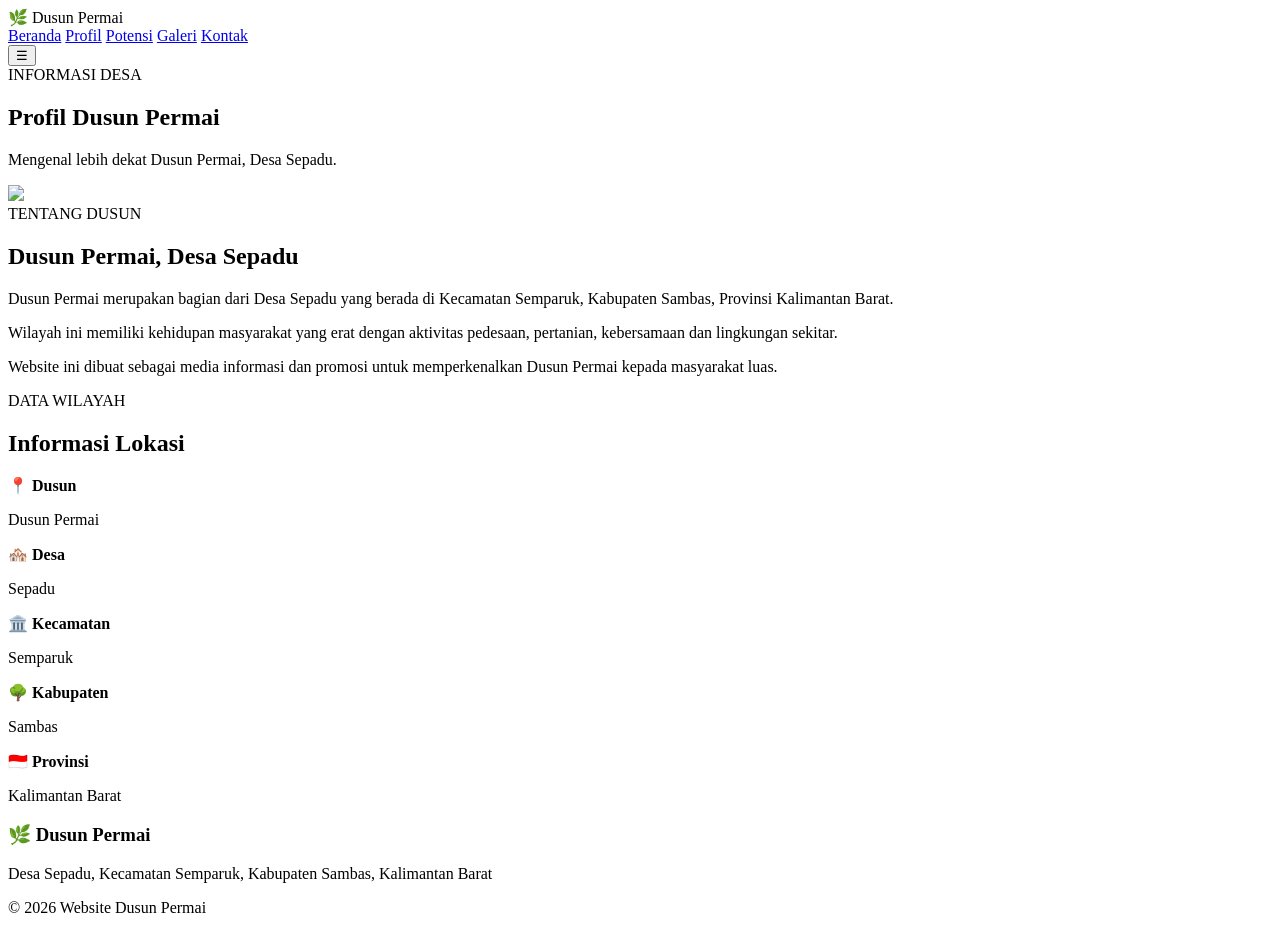
==== profil.html @ da68b7b9 "Create profil.html" ====
<!DOCTYPE html>
<html lang="id">

<head>

    <meta charset="UTF-8">

    <meta name="viewport" content="width=device-width, initial-scale=1.0">

    <title>Profil | Dusun Permai</title>

    <link rel="stylesheet" href="style.css">

    <link href="https://fonts.googleapis.com/css2?family=Poppins:wght@300;400;500;600;700;800&display=swap" rel="stylesheet">

</head>

<body>

<header>

    <div class="logo">
        🌿 Dusun Permai
    </div>

    <nav>
        <a href="index.html">Beranda</a>
        <a href="profil.html" class="active">Profil</a>
        <a href="potensi.html">Potensi</a>
        <a href="galeri.html">Galeri</a>
        <a href="kontak.html">Kontak</a>
    </nav>

    <button class="menu-btn" onclick="toggleMenu()">☰</button>

</header>

<section class="page-header">

    <div>
        <span>INFORMASI DESA</span>

        <h1>Profil Dusun Permai</h1>

        <p>
            Mengenal lebih dekat Dusun Permai,
            Desa Sepadu.
        </p>
    </div>

</section>

<section class="content">

    <div class="content-image">

        <img src="https://images.unsplash.com/photo-1500534623283-312aade485b7?auto=format&fit=crop&w=1000&q=80">

    </div>

    <div class="content-text">

        <span class="green-title">TENTANG DUSUN</span>

        <h2>Dusun Permai, Desa Sepadu</h2>

        <p>
            Dusun Permai merupakan bagian dari Desa Sepadu
            yang berada di Kecamatan Semparuk, Kabupaten
            Sambas, Provinsi Kalimantan Barat.
        </p>

        <p>
            Wilayah ini memiliki kehidupan masyarakat yang
            erat dengan aktivitas pedesaan, pertanian,
            kebersamaan dan lingkungan sekitar.
        </p>

        <p>
            Website ini dibuat sebagai media informasi dan
            promosi untuk memperkenalkan Dusun Permai
            kepada masyarakat luas.
        </p>

    </div>

</section>

<section class="profile-box">

    <div class="section-title">

        <span>DATA WILAYAH</span>

        <h2>Informasi Lokasi</h2>

    </div>

    <div class="data-grid">

        <div>
            <b>📍 Dusun</b>
            <p>Dusun Permai</p>
        </div>

        <div>
            <b>🏘️ Desa</b>
            <p>Sepadu</p>
        </div>

        <div>
            <b>🏛️ Kecamatan</b>
            <p>Semparuk</p>
        </div>

        <div>
            <b>🌳 Kabupaten</b>
            <p>Sambas</p>
        </div>

        <div>
            <b>🇮🇩 Provinsi</b>
            <p>Kalimantan Barat</p>
        </div>

    </div>

</section>

<footer>

    <h3>🌿 Dusun Permai</h3>

    <p>
        Desa Sepadu, Kecamatan Semparuk,
        Kabupaten Sambas, Kalimantan Barat
    </p>

    <p class="copyright">
        © 2026 Website Dusun Permai
    </p>

</footer>

<script src="script.js"></script>

</body>
  </html>
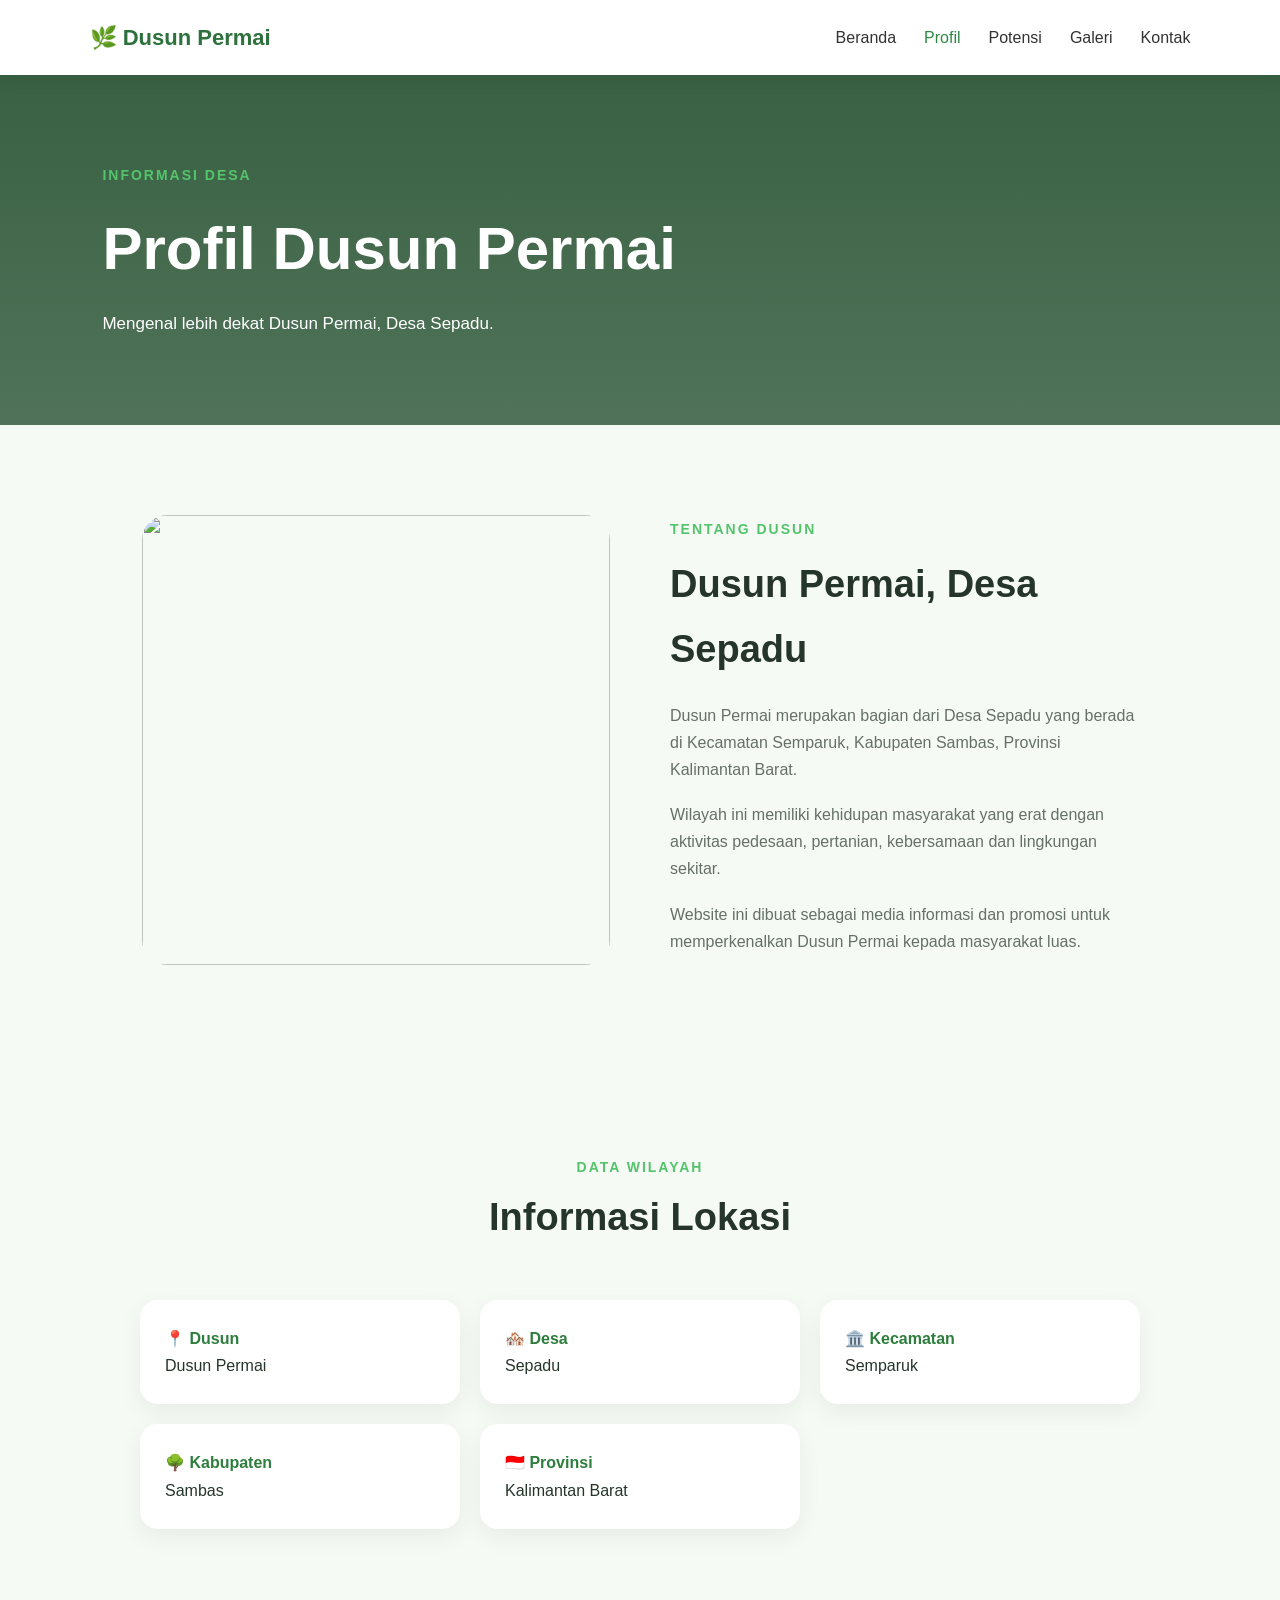
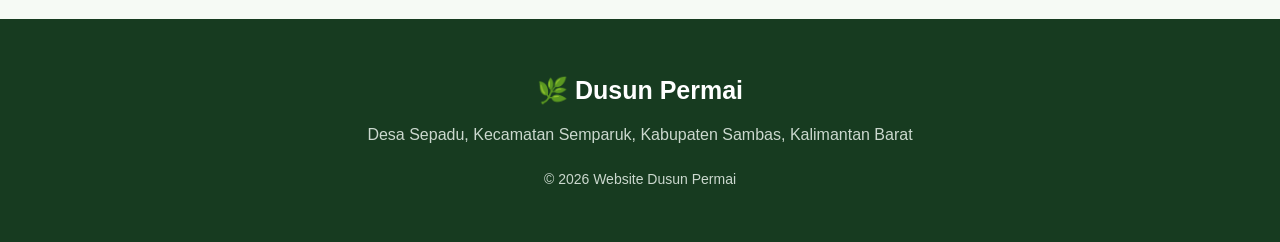
==== commit fdaecd7c: "Update profil.html" ====
--- a/profil.html
+++ b/profil.html
@@ -54,7 +54,7 @@
 
     <div class="content-image">
 
-        <img src="https://images.unsplash.com/photo-1500534623283-312aade485b7?auto=format&fit=crop&w=1000&q=80">
+        <img src="https://images.IMG_20260829_154550.jpg">
 
     </div>
 
--- a/style.css
+++ b/style.css
@@ -0,0 +1,549 @@
+* {
+    margin: 0;
+    padding: 0;
+    box-sizing: border-box;
+}
+
+html {
+    scroll-behavior: smooth;
+}
+
+body {
+    font-family: 'Poppins', sans-serif;
+    background: #f6faf5;
+    color: #26352a;
+    line-height: 1.7;
+}
+
+header {
+    width: 100%;
+    height: 75px;
+    background: rgba(255,255,255,0.96);
+    display: flex;
+    align-items: center;
+    justify-content: space-between;
+    padding: 0 7%;
+    position: sticky;
+    top: 0;
+    z-index: 1000;
+    box-shadow: 0 3px 20px rgba(0,0,0,0.08);
+}
+
+.logo {
+    font-size: 22px;
+    font-weight: 800;
+    color: #2d713c;
+}
+
+nav {
+    display: flex;
+    gap: 28px;
+}
+
+nav a {
+    text-decoration: none;
+    color: #333;
+    font-weight: 500;
+    transition: 0.3s;
+}
+
+nav a:hover,
+nav a.active {
+    color: #2d8a43;
+}
+
+.menu-btn {
+    display: none;
+    border: none;
+    background: none;
+    font-size: 27px;
+    cursor: pointer;
+}
+
+.hero {
+    min-height: 650px;
+    display: flex;
+    align-items: center;
+    padding: 80px 8%;
+
+    background:
+    linear-gradient(
+        90deg,
+        rgba(12,42,20,0.82),
+        rgba(12,42,20,0.35)
+    ),
+    url("https://images.unsplash.com/photo-1500382017468-9049fed747ef?auto=format&fit=crop&w=1800&q=85");
+
+    background-size: cover;
+    background-position: center;
+}
+
+.hero-content {
+    max-width: 700px;
+    color: white;
+}
+
+.label,
+.page-header span,
+.section-title span,
+.green-title {
+    color: #53c46c;
+    font-weight: 700;
+    letter-spacing: 2px;
+    font-size: 14px;
+}
+
+.hero h1 {
+    font-size: clamp(42px, 6vw, 72px);
+    line-height: 1.15;
+    margin: 18px 0;
+}
+
+.hero h1 span {
+    color: #72df83;
+}
+
+.hero p {
+    max-width: 600px;
+    font-size: 18px;
+    margin-bottom: 30px;
+}
+
+.hero-buttons {
+    display: flex;
+    gap: 15px;
+    flex-wrap: wrap;
+}
+
+.btn,
+.btn-outline,
+.small-btn {
+    display: inline-block;
+    padding: 13px 25px;
+    border-radius: 30px;
+    text-decoration: none;
+    font-weight: 600;
+    transition: 0.3s;
+}
+
+.btn {
+    background: #3e9c50;
+    color: white;
+}
+
+.btn:hover {
+    background: #277437;
+    transform: translateY(-3px);
+}
+
+.btn-outline {
+    border: 2px solid white;
+    color: white;
+}
+
+.btn-outline:hover {
+    background: white;
+    color: #277437;
+}
+
+.small-btn {
+    background: #e7f5e8;
+    color: #2c7d3d;
+    margin-top: 15px;
+}
+
+.about-preview,
+.features,
+.content,
+.profile-box,
+.gallery-section,
+.contact-section {
+    padding: 90px 8%;
+}
+
+.section-title {
+    text-align: center;
+    margin-bottom: 50px;
+}
+
+.section-title h2 {
+    font-size: 38px;
+    margin-top: 5px;
+}
+
+.about-grid {
+    max-width: 1100px;
+    margin: auto;
+    display: grid;
+    grid-template-columns: 1fr 1fr;
+    gap: 60px;
+    align-items: center;
+}
+
+.about-text p {
+    margin-bottom: 20px;
+    color: #647066;
+}
+
+.info-card {
+    background: white;
+    padding: 35px;
+    border-radius: 25px;
+    box-shadow: 0 15px 40px rgba(0,0,0,0.08);
+}
+
+.info-item {
+    padding: 18px 0;
+    border-bottom: 1px solid #e9eee9;
+}
+
+.info-item:last-child {
+    border-bottom: none;
+}
+
+.info-item strong {
+    color: #2d7e3d;
+}
+
+.feature-grid {
+    max-width: 1150px;
+    margin: auto;
+    display: grid;
+    grid-template-columns: repeat(3, 1fr);
+    gap: 25px;
+}
+
+.feature-card {
+    background: white;
+    padding: 35px;
+    border-radius: 22px;
+    text-align: center;
+    box-shadow: 0 10px 35px rgba(0,0,0,0.06);
+    transition: 0.3s;
+}
+
+.feature-card:hover {
+    transform: translateY(-8px);
+    box-shadow: 0 20px 45px rgba(0,0,0,0.1);
+}
+
+.icon {
+    font-size: 45px;
+    margin-bottom: 15px;
+}
+
+.feature-card h3 {
+    margin-bottom: 10px;
+    color: #276e37;
+}
+
+.feature-card p {
+    color: #6c766d;
+}
+
+.page-header {
+    min-height: 350px;
+    display: flex;
+    align-items: center;
+    padding: 60px 8%;
+    color: white;
+
+    background:
+    linear-gradient(
+        rgba(16,63,28,0.82),
+        rgba(16,63,28,0.72)
+    ),
+    url("https://images.unsplash.com/photo-1500076656116-558758c991c1?auto=format&fit=crop&w=1800&q=85");
+
+    background-size: cover;
+    background-position: center;
+}
+
+.page-header h1 {
+    font-size: clamp(38px, 6vw, 60px);
+    margin: 10px 0;
+}
+
+.page-header p {
+    font-size: 17px;
+}
+
+.content {
+    max-width: 1200px;
+    margin: auto;
+    display: grid;
+    grid-template-columns: 1fr 1fr;
+    gap: 60px;
+    align-items: center;
+}
+
+.content-image img {
+    width: 100%;
+    height: 450px;
+    object-fit: cover;
+    border-radius: 25px;
+}
+
+.content-text h2 {
+    font-size: 38px;
+    margin: 10px 0 20px;
+}
+
+.content-text p {
+    margin-bottom: 18px;
+    color: #657067;
+}
+
+.data-grid {
+    max-width: 1000px;
+    margin: auto;
+    display: grid;
+    grid-template-columns: repeat(3, 1fr);
+    gap: 20px;
+}
+
+.data-grid div {
+    background: white;
+    padding: 25px;
+    border-radius: 18px;
+    box-shadow: 0 8px 25px rgba(0,0,0,0.06);
+}
+
+.data-grid b {
+    color: #2d7e3d;
+}
+
+.gallery {
+    max-width: 1200px;
+    margin: auto;
+    display: grid;
+    grid-template-columns: repeat(3, 1fr);
+    gap: 20px;
+}
+
+.gallery-item {
+    height: 320px;
+    position: relative;
+    overflow: hidden;
+    border-radius: 20px;
+    background: #ddd;
+}
+
+.gallery-item img {
+    width: 100%;
+    height: 100%;
+    object-fit: cover;
+    transition: 0.5s;
+}
+
+.gallery-item:hover img {
+    transform: scale(1.08);
+}
+
+.gallery-caption {
+    position: absolute;
+    bottom: 0;
+    left: 0;
+    width: 100%;
+    padding: 25px;
+    color: white;
+    background: linear-gradient(
+        transparent,
+        rgba(0,0,0,0.8)
+    );
+}
+
+.gallery-caption h3 {
+    margin-bottom: 3px;
+}
+
+.quote {
+    text-align: center;
+    padding: 100px 20px;
+    background: #2d7b3d;
+    color: white;
+}
+
+.quote h2 {
+    max-width: 800px;
+    margin: auto;
+    font-size: 35px;
+}
+
+.quote p {
+    margin-top: 15px;
+}
+
+.contact-section {
+    max-width: 1200px;
+    margin: auto;
+    display: grid;
+    grid-template-columns: 1fr 1.2fr;
+    gap: 50px;
+    align-items: center;
+}
+
+.contact-info h2 {
+    font-size: 40px;
+    margin: 8px 0 20px;
+}
+
+.contact-info > p {
+    color: #68736b;
+    margin-bottom: 25px;
+}
+
+.contact-item {
+    background: white;
+    padding: 20px;
+    margin-bottom: 15px;
+    border-radius: 15px;
+    box-shadow: 0 8px 25px rgba(0,0,0,0.05);
+}
+
+.contact-item strong {
+    color: #2d7e3d;
+}
+
+.map iframe {
+    width: 100%;
+    height: 450px;
+    border: 0;
+    border-radius: 25px;
+    box-shadow: 0 15px 40px rgba(0,0,0,0.1);
+}
+
+.contact-card {
+    margin: 20px 8% 80px;
+    padding: 50px;
+    text-align: center;
+    border-radius: 25px;
+    background: #e7f5e8;
+}
+
+footer {
+    padding: 50px 8%;
+    text-align: center;
+    background: #173b20;
+    color: white;
+}
+
+footer h3 {
+    font-size: 25px;
+    margin-bottom: 10px;
+}
+
+footer p {
+    color: #cbd8ce;
+}
+
+.copyright {
+    margin-top: 20px;
+    font-size: 14px;
+}
+
+@media (max-width: 850px) {
+
+    header {
+        padding: 0 5%;
+    }
+
+    nav {
+        display: none;
+        position: absolute;
+        top: 75px;
+        left: 0;
+        width: 100%;
+        padding: 20px;
+        background: white;
+        flex-direction: column;
+        gap: 15px;
+        box-shadow: 0 10px 25px rgba(0,0,0,0.08);
+    }
+
+    nav.show {
+        display: flex;
+    }
+
+    .menu-btn {
+        display: block;
+    }
+
+    .hero {
+        min-height: 600px;
+        padding: 60px 6%;
+    }
+
+    .about-preview,
+    .features,
+    .content,
+    .profile-box,
+    .gallery-section,
+    .contact-section {
+        padding: 65px 6%;
+    }
+
+    .about-grid,
+    .content,
+    .contact-section {
+        grid-template-columns: 1fr;
+    }
+
+    .feature-grid {
+        grid-template-columns: 1fr;
+    }
+
+    .data-grid {
+        grid-template-columns: 1fr 1fr;
+    }
+
+    .gallery {
+        grid-template-columns: 1fr 1fr;
+    }
+
+    .content-image img {
+        height: 330px;
+    }
+
+}
+
+@media (max-width: 550px) {
+
+    .logo {
+        font-size: 18px;
+    }
+
+    .hero h1 {
+        font-size: 42px;
+    }
+
+    .hero p {
+        font-size: 15px;
+    }
+
+    .section-title h2 {
+        font-size: 30px;
+    }
+
+    .data-grid,
+    .gallery {
+        grid-template-columns: 1fr;
+    }
+
+    .gallery-item {
+        height: 280px;
+    }
+
+    .page-header {
+        min-height: 300px;
+    }
+
+    .page-header h1 {
+        font-size: 38px;
+    }
+
+    .map iframe {
+        height: 350px;
+    }
+
+  }
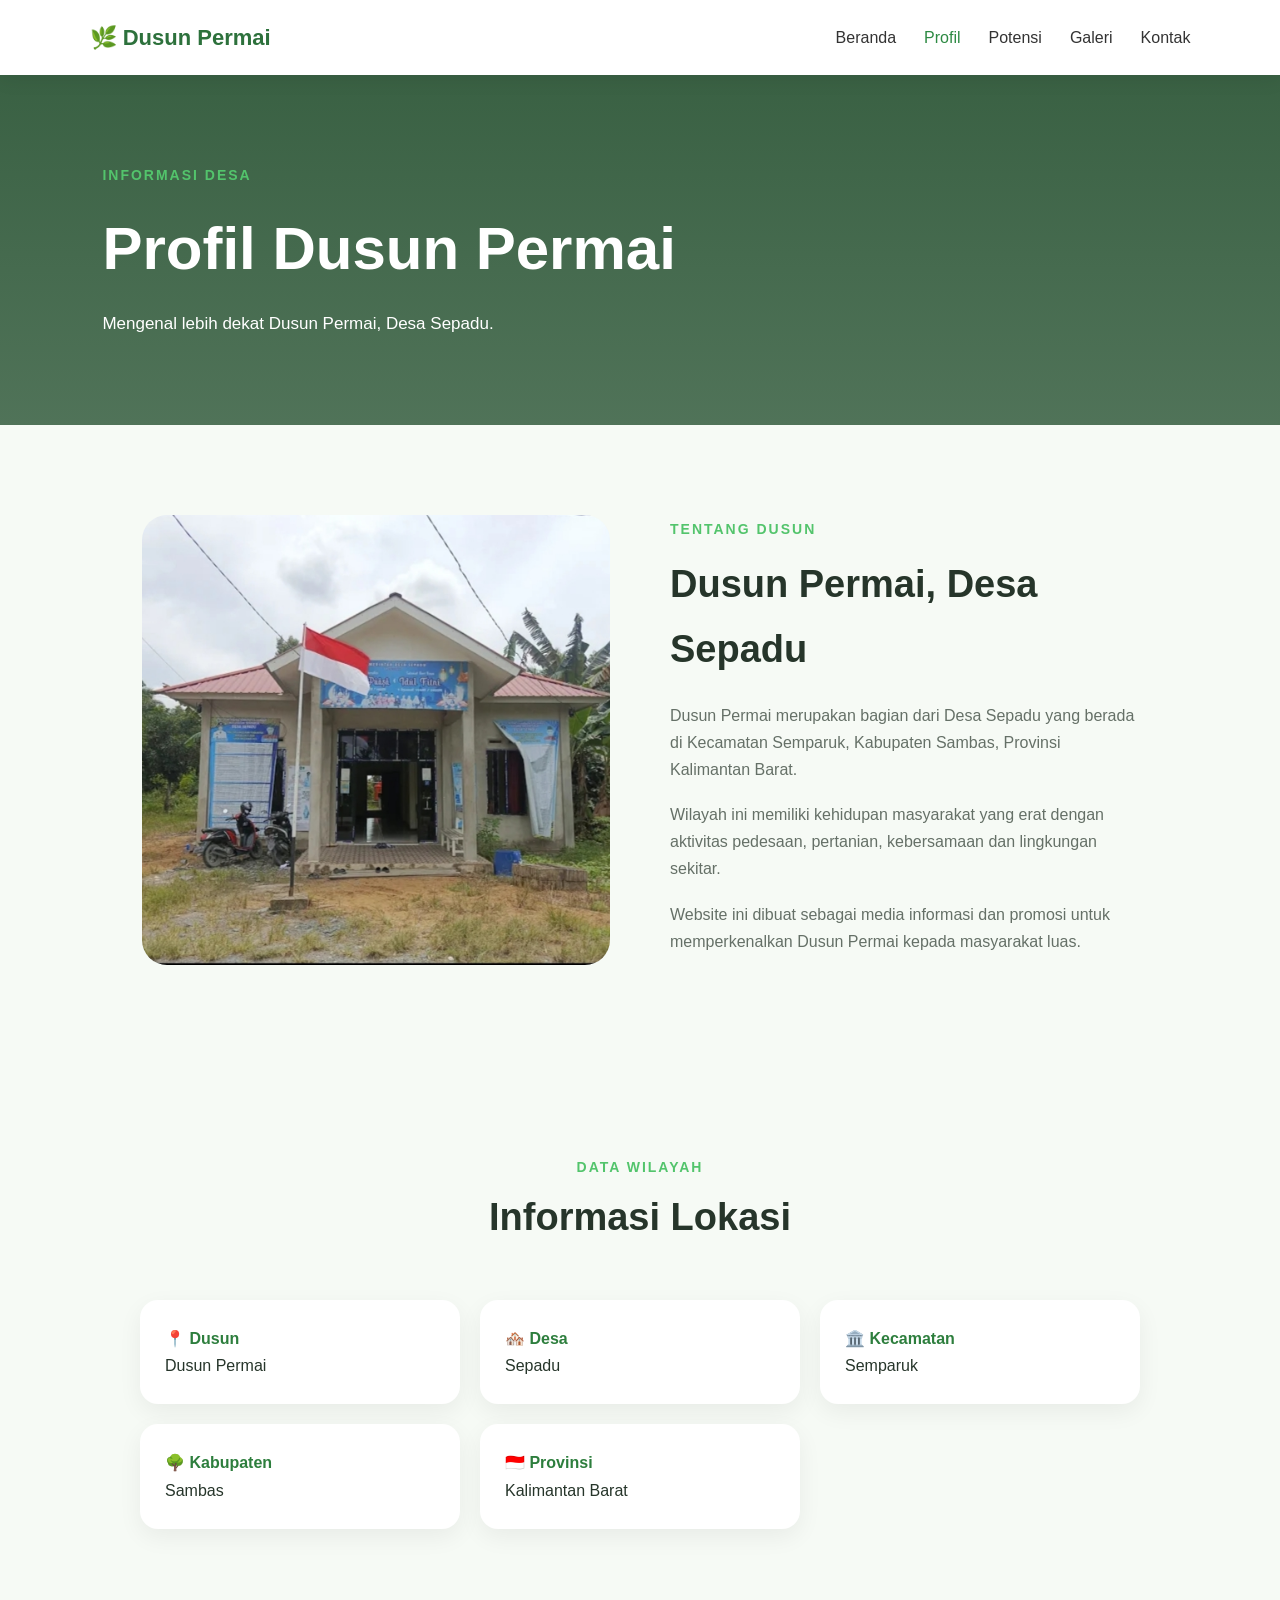
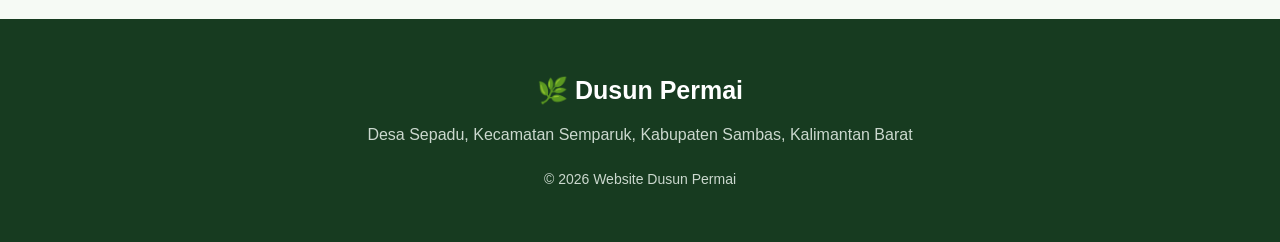
==== commit a77e3754: "Update profil.html" ====
--- a/profil.html
+++ b/profil.html
@@ -54,7 +54,7 @@
 
     <div class="content-image">
 
-        <img src="https://images.IMG_20260829_154550.jpg">
+        <img src="IMG_20260829_154550.jpg">
 
     </div>
 
